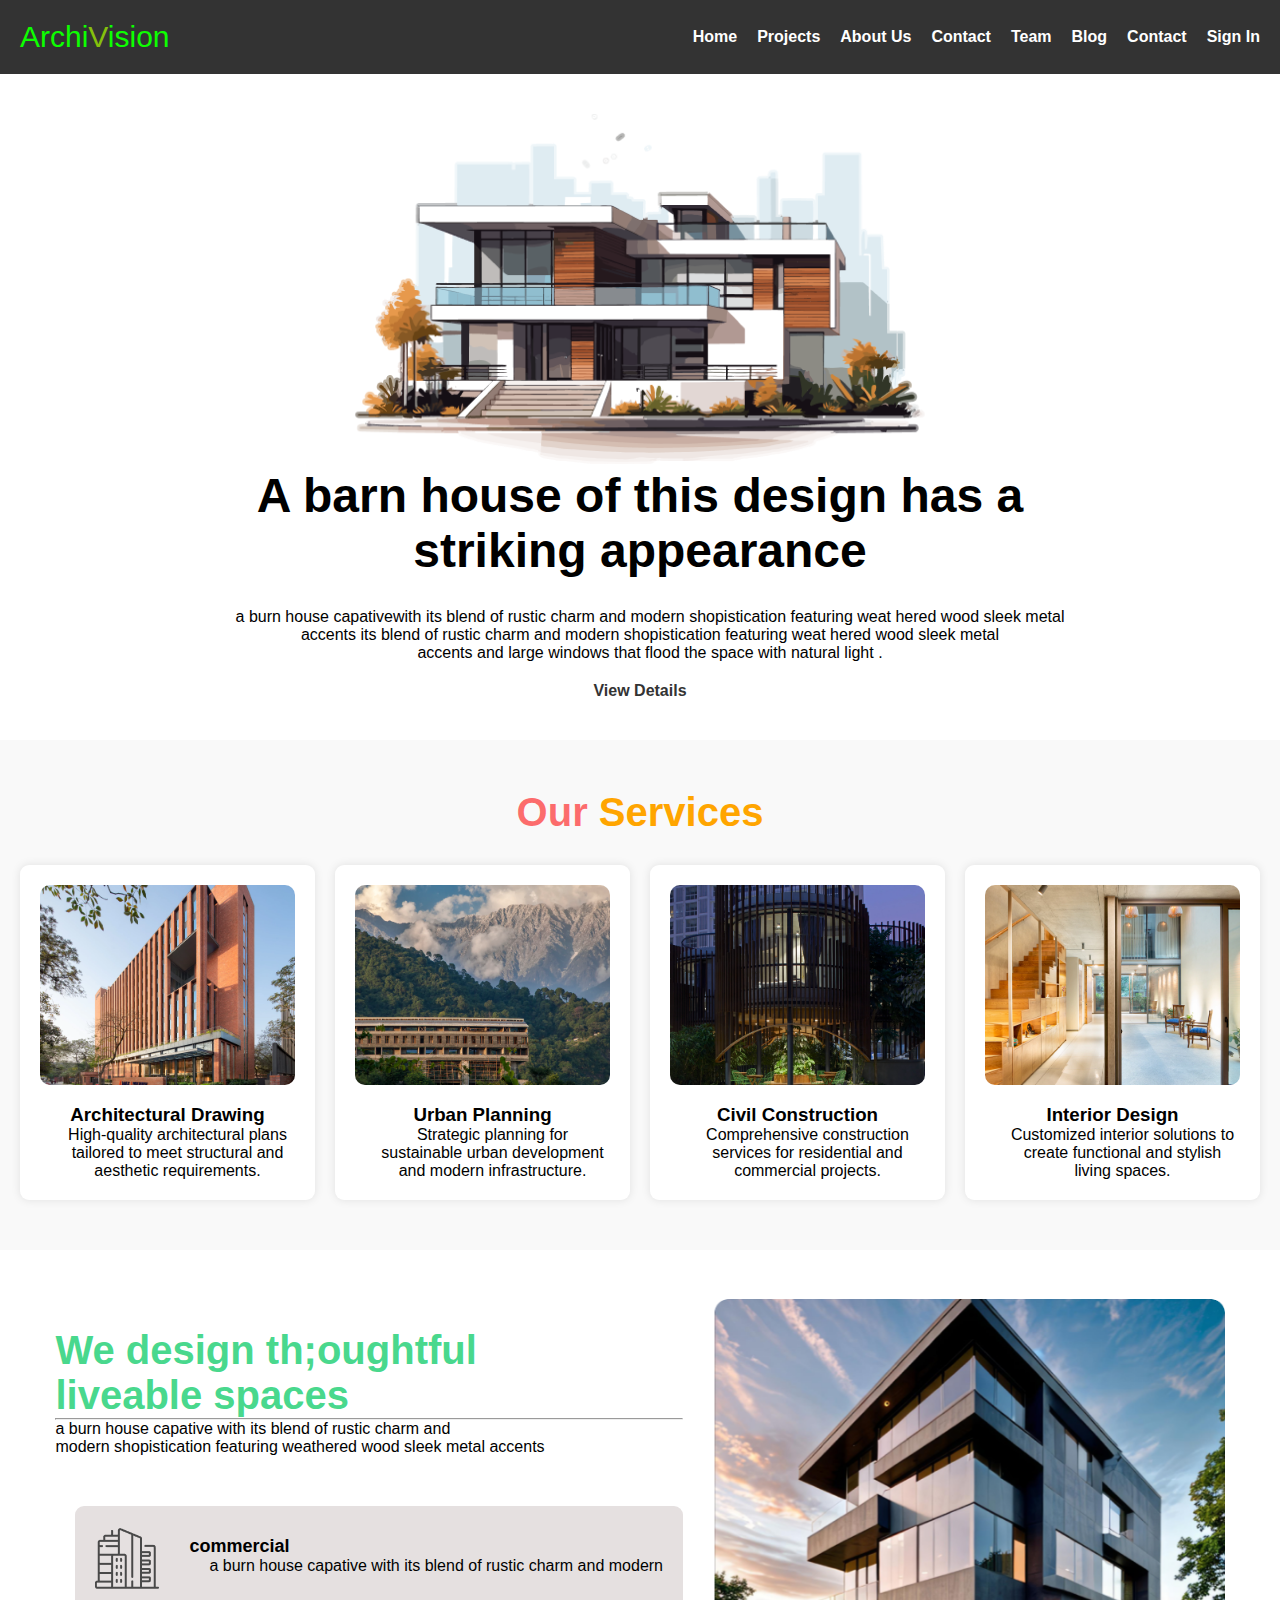
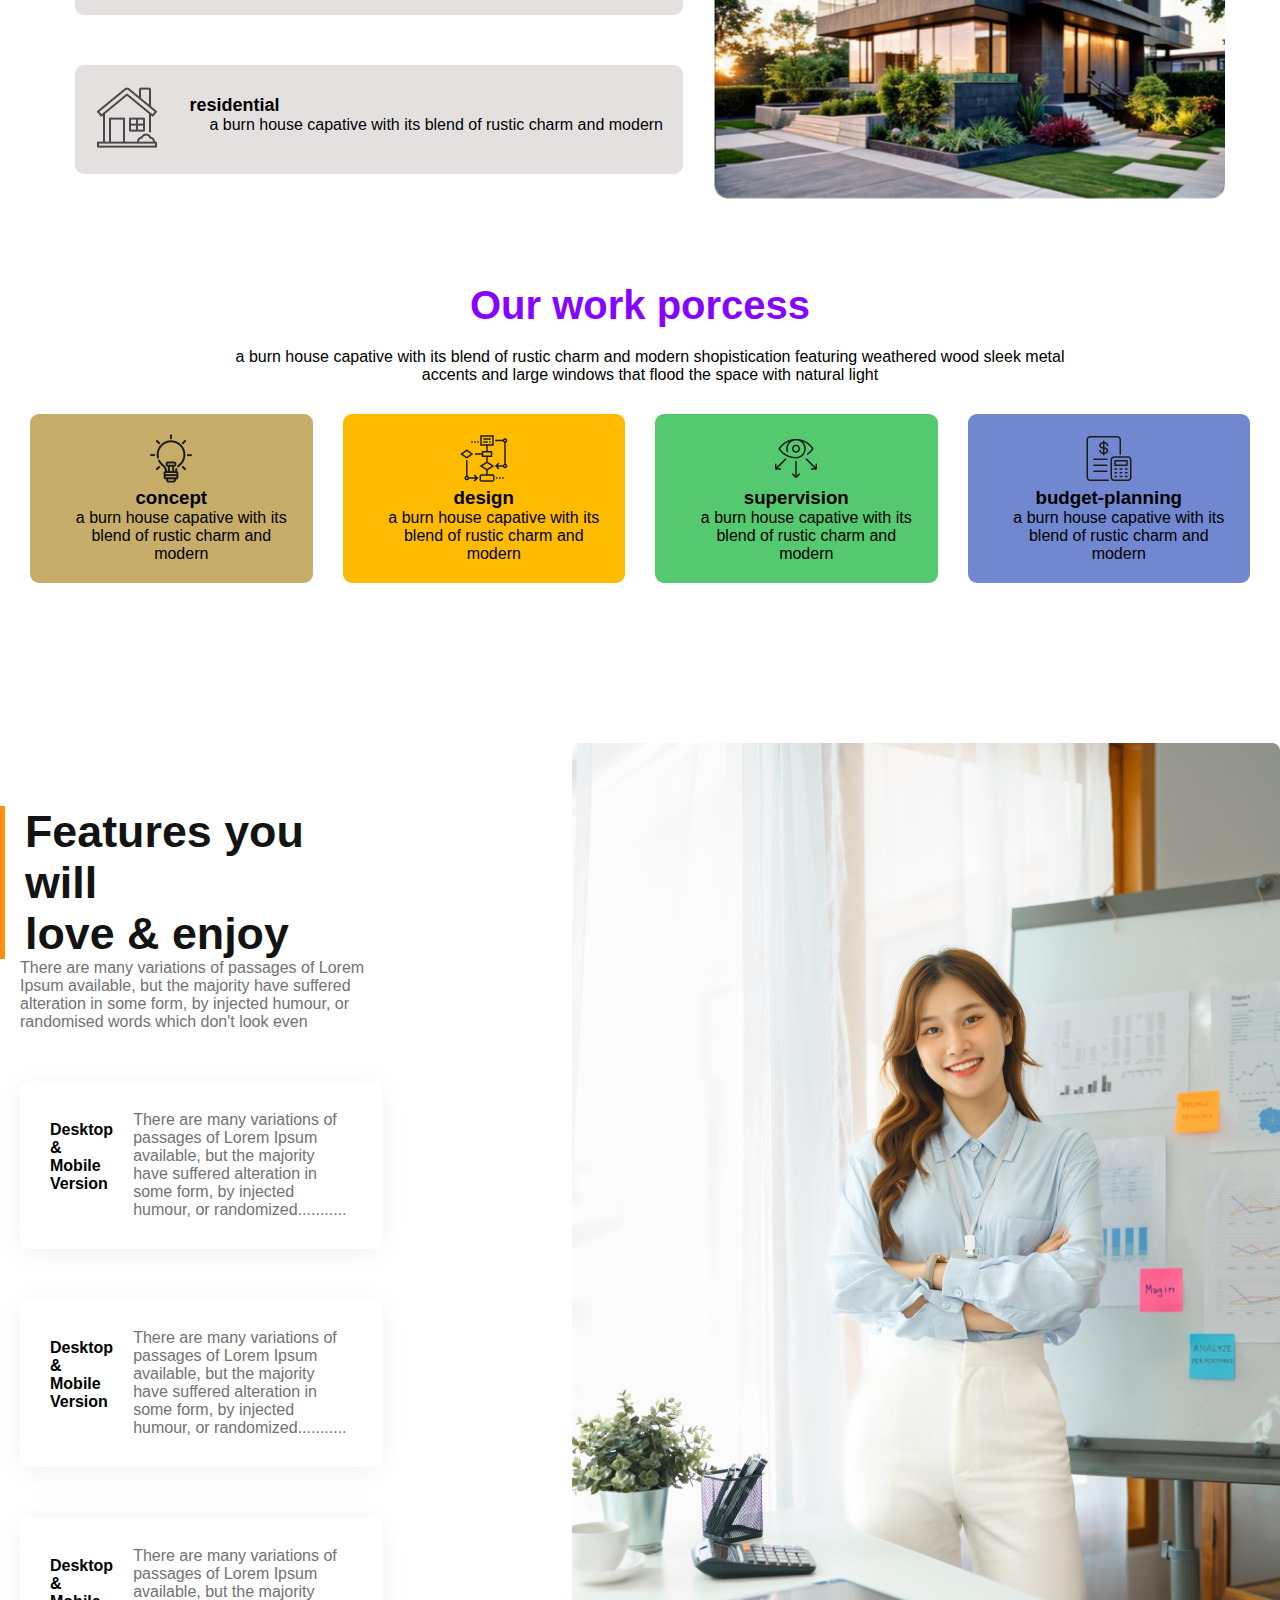
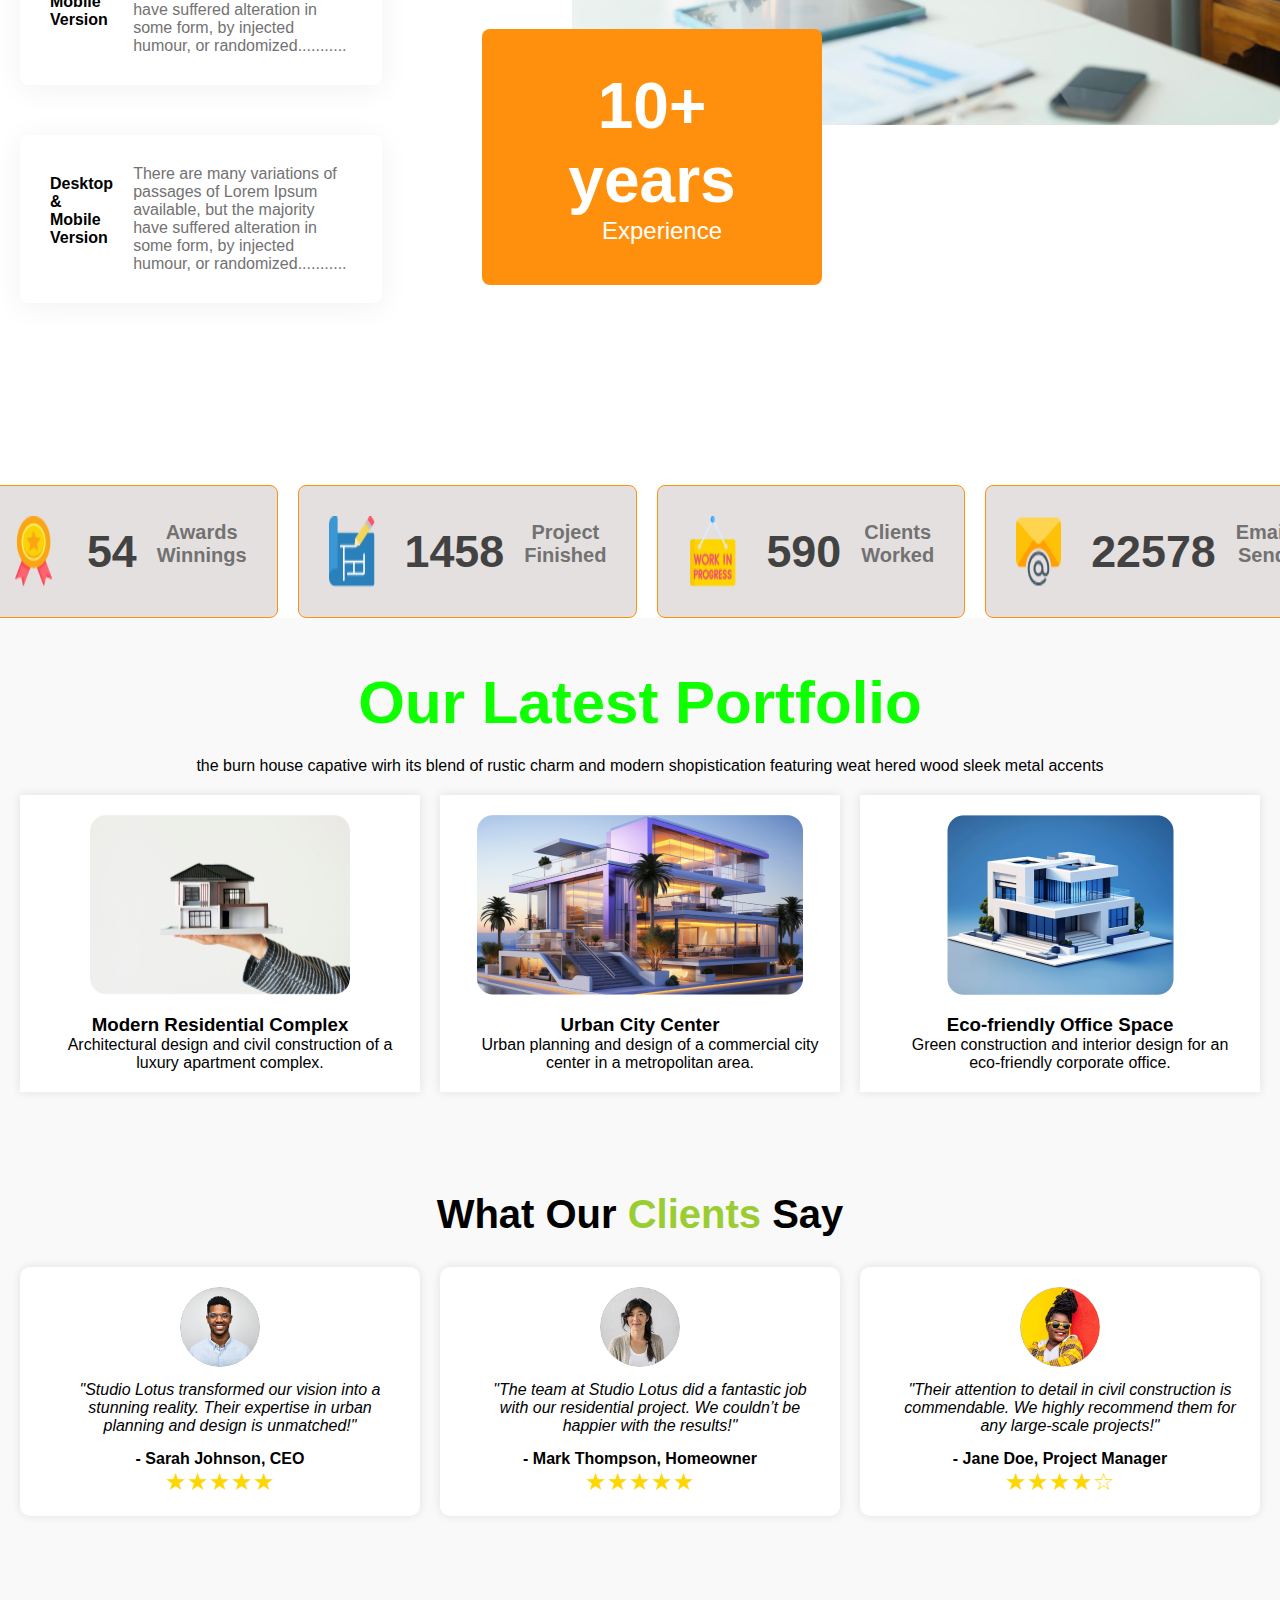
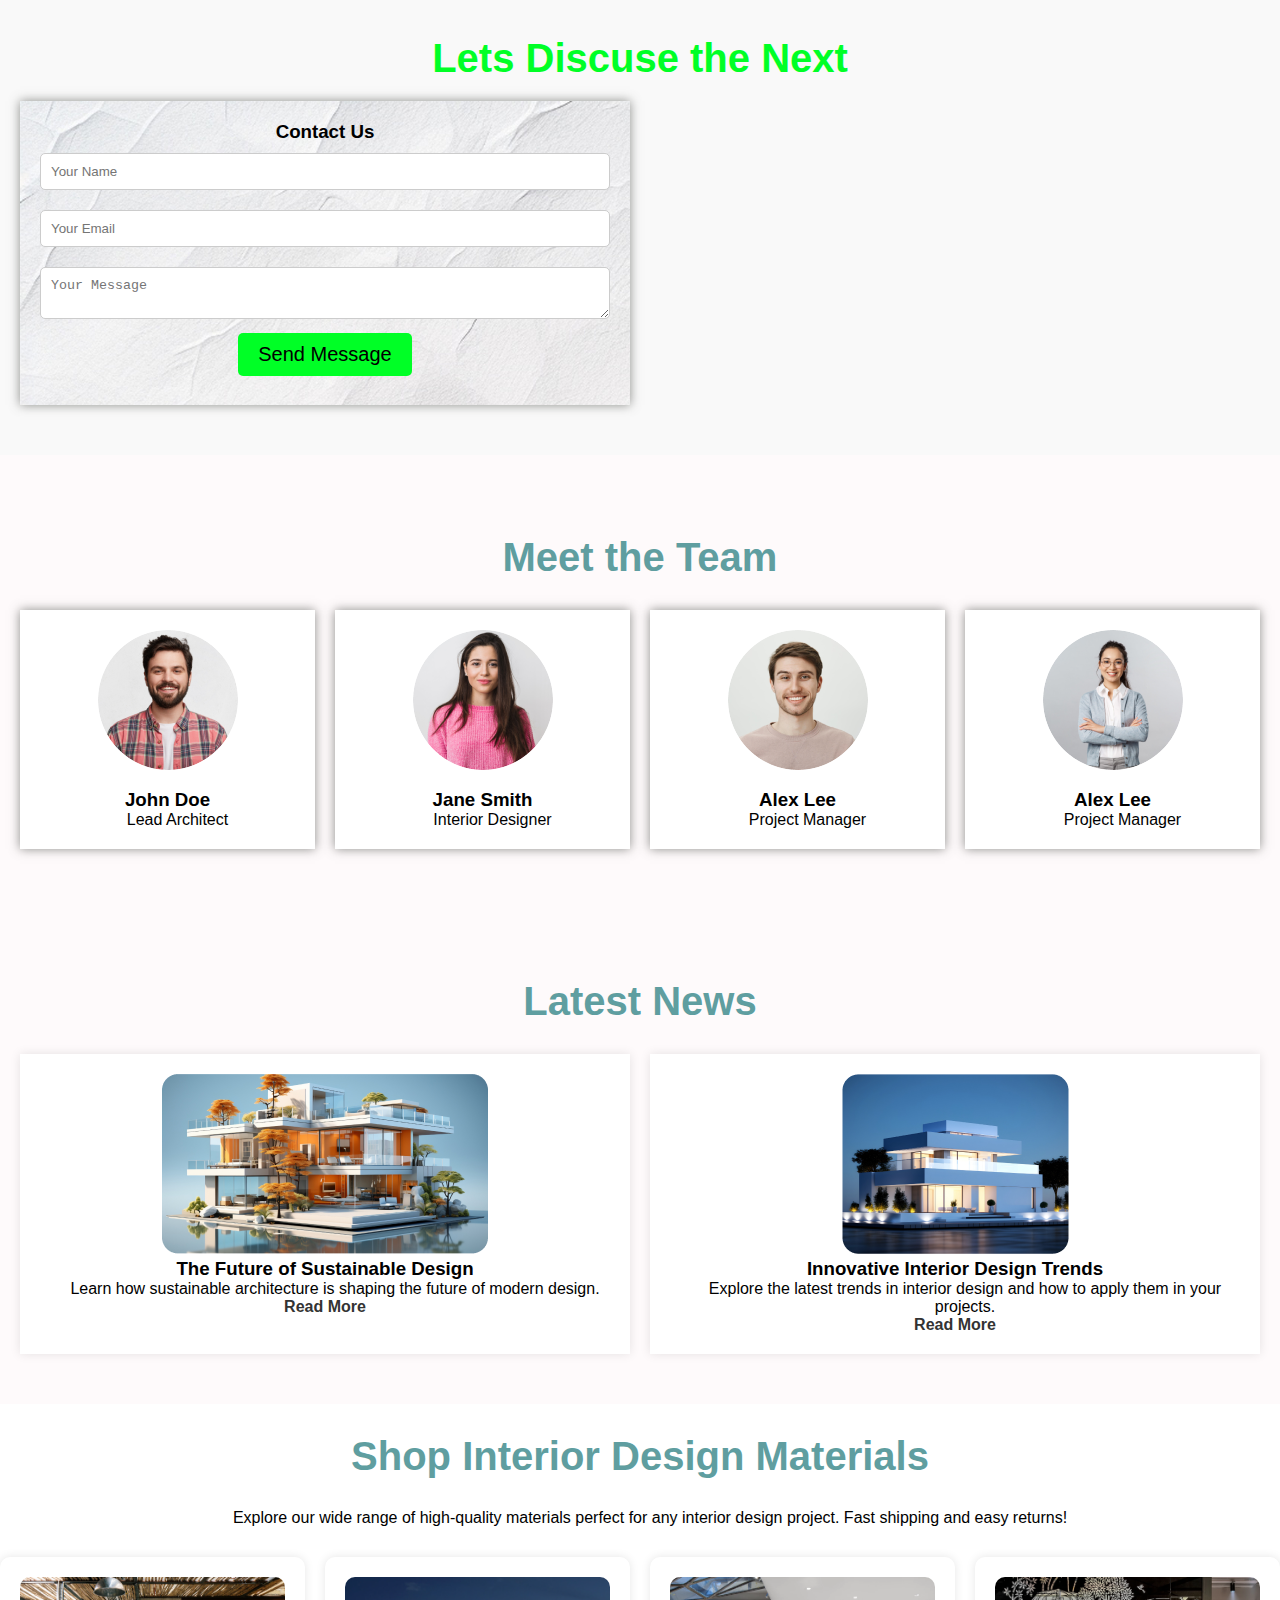
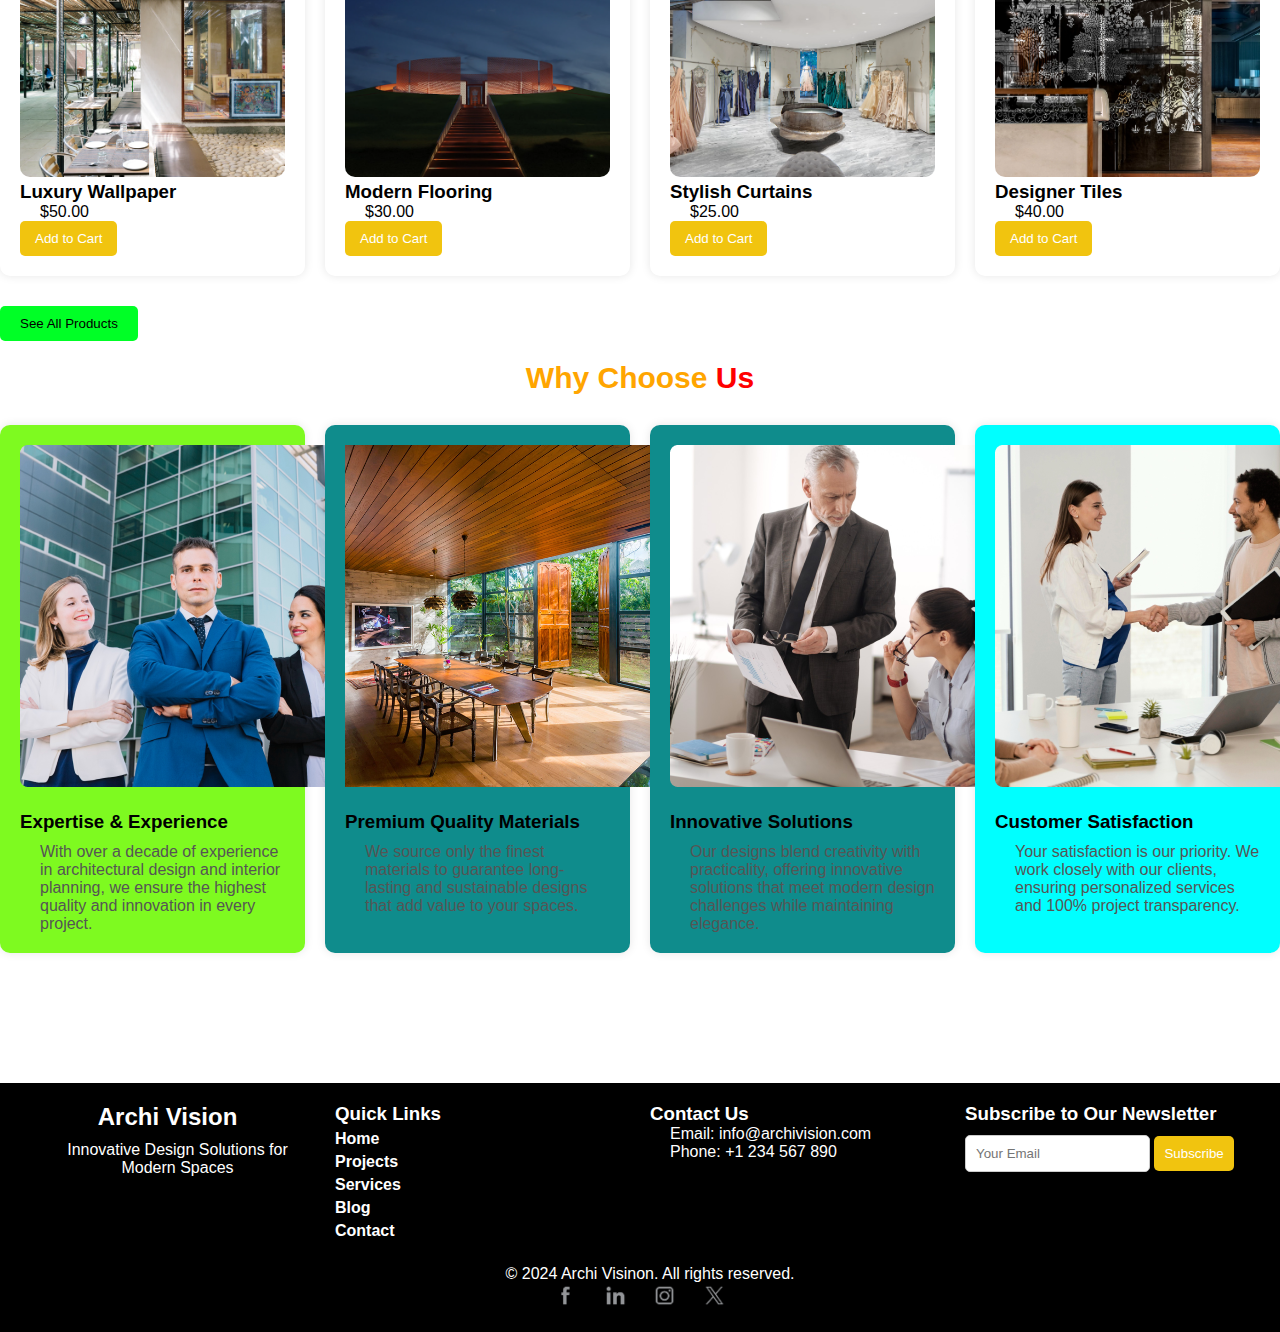
==== index.html @ 05a80c88 "archivision" ====
<!DOCTYPE html>
<html lang="en">
<head>
    <meta charset="UTF-8">
    <meta name="viewport" content="width=device-width, initial-scale=1.0">
    <title>ArchiVision</title>
    <link rel="stylesheet" href="styles.css">
</head>
<body>
    <header>
        <div class="logo">Archi<span style="color: rgb(133, 193, 12);">V</span>ision</div>
        <nav>
            <ul>
                <li><a href="#">Home</a></li>
                <li><a href="#">Projects</a></li>
                <li><a href="#">About Us</a></li>
                <li><a href="#">Contact</a></li>
                <li><a href="#">Team</a></li>
                <li><a href="#">Blog</a></li>
                <li><a href="#">Contact</a></li>
                <li><a href="#sign-in">Sign In</a></li>
            </ul>
        </nav>
    </header>

    <section class="hero">
        <div class="hero-content">
          <div>  <img src="assets/banner.png" alt=""></div>
            <div><h1>A barn house of this design has a  <br>striking appearance</h1>
                <p>a burn house capativewith its blend of rustic charm and modern shopistication featuring weat hered wood sleek metal <br> accents  its blend of rustic charm and modern shopistication featuring weat hered wood sleek metal <br> accents and large windows that flood the space with natural light .</p>
                <a href="#" class="view-btn">View Details</a></div>
        </div>
    </section>


   

    <!-- Services Section with More Services -->
    <section class="services">
        <h1 style="margin-bottom: 30px; font-size: 40px; color: rgba(255, 0, 0, 0.569); " > Our <span style="color: orange; ">Services </span> </h1>
        <div class="service-grid">
            <div class="service-item">
                <img src="65c237c6121ca8b35b2ce744_Max House, Okhla thumbnail square.webp" alt="Architectural Drawing">
                <h3>Architectural Drawing</h3>
                <p>High-quality architectural plans tailored to meet structural and aesthetic requirements.</p>
            </div>
            <div class="service-item">
                <img src="6583081b095c3152552cb06d_RAAS Kangra thumbnail square .webp" alt="Urban Planning">
                <h3>Urban Planning</h3>
                <p>Strategic planning for sustainable urban development and modern infrastructure.</p>
            </div>
            <div class="service-item">
                <img src="65bf853c056b19cb8349dc63_The Club At The Trees thumbnail square.webp" alt="Civil Construction">
                <h3>Civil Construction</h3>
                <p>Comprehensive construction services for residential and commercial projects.</p>
            </div>
            <div class="service-item">
                <img src="65c05e3460754415ff82dc10_Stacked House thumbnail square.webp" alt="Interior Design">
                <h3>Interior Design</h3>
                <p>Customized interior solutions to create functional and stylish living spaces.</p>
            </div>
        </div>
    </section>

     <!-- thought ful design  -->

     <section class="thought">

        <div><h2 style="font-size: 40px; color:rgba(40, 209, 121, 0.866);"> We design th;oughtful <br>liveable spaces</h2>

            <p>
                <p style="font-size: small;"> <hr> a burn house capative with its blend of rustic charm and  <br>modern shopistication featuring weathered wood sleek metal accents</p>
                <div class="card"><div class="dv"><img src="assets/commercial.png" alt=""></div><div><h4 style="color: rgb(0, 0, 0); font-size: large;" > <b>commercial</b></h4><p>a burn house capative with its blend of rustic charm and modern </p></div></div>
                <div class="card"><div class="dv"><img src="assets/residential.png" alt=""></div><div><h4 style="color: rgb(0, 0, 0); font-size: large;">residential</h4><p>a burn house capative with its blend of rustic charm and modern </p></div></div>
              

        </div>
        <div>
            <img height="500px" src="assets/Rectangle.png" alt="" >
        </div>

    </section>

    <section class="woork">
<div class="work">
    <h2 style="margin-bottom: 20px; font-size: 40px; color: rgb(134, 5, 255);" >    Our work porcess </h2>
    <p style="margin-bottom: 30px; ">a burn house capative with its blend of rustic charm and modern shopistication featuring weathered wood sleek metal <br> accents and large windows that flood the space with natural light</p>

       <div class="ca">
        <div class="car" style="background-color: rgb(198, 173, 105);"> <img src="assets/concept.png" alt="">
        
            <h3>concept</h3>
            <p>a burn house capative with its blend of rustic charm and modern</p>

        </div>
        <div class="car" style="background-color: rgb(255, 187, 0);"> <img src="assets/flow-chart.png" alt="">
        
            <h3>design </h3>
            <p>a burn house capative with its blend of rustic charm and modern</p>

        </div>
        <div class="car" style="background-color: rgb(85, 201, 112);"> <img src="assets/vision.png" alt="">
        
            <h3>supervision </h3>
            <p>a burn house capative with its blend of rustic charm and modern</p>

        </div>
        <div class="car" style="background-color: rgb(113, 136, 209);"> <img src="assets/budget-planning.png" alt="">
        
            <h3>budget-planning</h3>
            <p>a burn house capative with its blend of rustic charm and modern</p>

        </div>
       </div>

</div>
    </section>

    <!--  -->


     <!-- features section -->
     <section class="features">
        <div class="feature-content">
            <h3 class="section-title">Features you will <br> love & enjoy</h3>
            <p class="text-light-gray">There are many variations of passages of Lorem Ipsum available, but the majority have suffered alteration in some form, by injected humour, or randomised words which don't look even</p>
            <div class="card">
                <h4>Desktop & Mobile Version</h4>
                <p class="text-light-gray">There are many variations of passages of Lorem Ipsum available, but the majority have suffered alteration in some form, by injected humour, or randomized...........</p>
            </div>
            <div class="card">
                <h4>Desktop & Mobile Version</h4>
                <p class="text-light-gray">There are many variations of passages of Lorem Ipsum available, but the majority have suffered alteration in some form, by injected humour, or randomized...........</p>
            </div>
            <div class="card">
                <h4>Desktop & Mobile Version</h4>
                <p class="text-light-gray">There are many variations of passages of Lorem Ipsum available, but the majority have suffered alteration in some form, by injected humour, or randomized...........</p>
            </div>
            <div class="card">
                <h4>Desktop & Mobile Version</h4>
                <p class="text-light-gray">There are many variations of passages of Lorem Ipsum available, but the majority have suffered alteration in some form, by injected humour, or randomized...........</p>
            </div>
        </div>
        <div class="feature-img">
            <img src="images/architect.png" alt="">
            <div class="ten-years-badge">
                <h2>10+ years</h2>
                <p>Experience</p>
            </div>
        </div>
    </section>
    <!-- facts section -->
    <section class="facts">
        <!-- <h3 class="section-title" ></h3>Some Facts</h3>
        <p class="text-light-gray"  >There are many variations of passages of Lorem Ipsum available, but the majority have suffered alteration.</p> -->
        <div class="facts-card-container">
            <!-- .card*4>img+h2.card-stats+p.card-title.text-light-gray -->
            <div class="card">
                <img src="images/icons/ribon.png" alt="">
                <h2 class="card-stats">54</h2>
                <p class="card-title text-light-gray">Awards Winnings</p>
            </div>
            <div class="card">
                <img src="images/icons/projects.png" alt="">
                <h2 class="card-stats">1458</h2>
                <p class="card-title text-light-gray">Project Finished</p>
            </div>
            <div class="card">
                <img src="images/icons/customers.png" alt="">
                <h2 class="card-stats">590</h2>
                <p class="card-title text-light-gray">Clients Worked</p>
            </div>
            <div class="card">
                <img src="images/icons/email.png" alt="">
                <h2 class="card-stats">22578</h2>
                <p class="card-title text-light-gray">Email Send</p>
            </div>
        </div>
    </section>

    <!--  -->

    <!-- Portfolio Section -->
    <section class="portfolio">
        <h2>Our Latest Portfolio</h2>
        <p style="margin-bottom: 20px;">the burn house capative wirh  its blend of rustic charm and modern shopistication featuring weat hered wood sleek metal  accents  </p>
        <div class="portfolio-grid">
            <div class="portfolio-item">
                <img src="assets/img1.png" alt="Project 1">
                <h3>Modern Residential Complex</h3>
                <p>Architectural design and civil construction of a luxury apartment complex.</p>
            </div>
            <div class="portfolio-item">
                <img src="assets/article1.png" alt="Project 2">
                <h3>Urban City Center</h3>
                <p>Urban planning and design of a commercial city center in a metropolitan area.</p>
            </div>
            <div class="portfolio-item">
                <img src="assets/img3.png" alt="Project 3">
                <h3>Eco-friendly Office Space</h3>
                <p>Green construction and interior design for an eco-friendly corporate office.</p>
            </div>
        </div>
    </section>

    <!-- Testimonials Section -->
   <!-- Testimonials Section with Client Pictures and Ratings -->
<section class="testimonials">
    <h2 style="font-size: 40px; margin-bottom: 30px;">What Our <span style="color: yellowgreen;">Clients</span> Say</h2>
    <div class="testimonial-grid">
        <div class="testimonial-item">
            <img src="images/user-1.png" alt="Client 1">
            <p>"Studio Lotus transformed our vision into a stunning reality. Their expertise in urban planning and design is unmatched!"</p>
            <h4>- Sarah Johnson, CEO</h4>
            <div class="rating">
                &#9733;&#9733;&#9733;&#9733;&#9733;
            </div>
        </div>
        <div class="testimonial-item">
            <img src="images/user-2.png" alt="Client 2">
            <p>"The team at Studio Lotus did a fantastic job with our residential project. We couldn’t be happier with the results!"</p>
            <h4>- Mark Thompson, Homeowner</h4>
            <div class="rating">
                &#9733;&#9733;&#9733;&#9733;&#9733;
            </div>
        </div>
        <div class="testimonial-item">
            <img src="images/user-3.png" alt="Client 3">
            <p>"Their attention to detail in civil construction is commendable. We highly recommend them for any large-scale projects!"</p>
            <h4>- Jane Doe, Project Manager</h4>
            <div class="rating">
                &#9733;&#9733;&#9733;&#9733;&#9734;
            </div>
        </div>
    </div>
</section>


    <!-- Contact Section -->
    <section class="contact">
        <h2 style="font-size: 40px; margin: 20px; color-interpolation-filters: sRGB; color: #00ff26;">Lets Discuse the Next</h2>
        <div class="contact-info">
            <div class="contact-form">
                <h3>Contact Us</h3>
                <form>
                    <input type="text" placeholder="Your Name" required>
                    <input type="email" placeholder="Your Email" required>
                    <textarea placeholder="Your Message" required></textarea>
                    <button type="submit" style="background: #00ff26;font-size: 20px ; color: black;">Send Message</button>
                </form>
            </div>
            <div class="map">
                <iframe src="https://www.google.com/maps/embed?pb=!1m18..." width="100%" height="300" style="border:0;" allowfullscreen="" loading="lazy"></iframe>
            </div>
        </div>
    </section>

  
   

    <!-- Team Section -->
    <section class="team">
        <h2 style="font-size: 40px; margin: 30px; color: cadetblue;">Meet the Team</h2>
        <div class="team-grid">
            <div class="team-member">
                <img src="images/member1.png" alt="Team Member">
                <h3>John Doe</h3>
                <p>Lead Architect</p>
            </div>
            <div class="team-member">
                <img src="images/member2.png" alt="Team Member">
                <h3>Jane Smith</h3>
                <p>Interior Designer</p>
            </div>
            <div class="team-member">
                <img src="images/member3.png" alt="Team Member">
                <h3>Alex Lee</h3>
                <p>Project Manager</p>
            </div>
            <div class="team-member">
                <img src="images/member4.png" alt="Team Member">
                <h3>Alex Lee</h3>
                <p>Project Manager</p>
            </div>
        </div>
    </section>

    <!-- Blog Section -->
    <section class="blog">
        <h2 style="font-size: 40px; margin: 30px; color: cadetblue;">Latest News</h2>
        <div class="blog-grid">
            <article>
                <img src="assets/img2.png" alt="Consultancy Service">
                <h3>The Future of Sustainable Design</h3>
                <p>Learn how sustainable architecture is shaping the future of modern design.</p>
                <a href="#">Read More</a>
            </article>
            <article>
                <img src="assets/img5.png" alt="Consultancy Service">
                <h3>Innovative Interior Design Trends</h3>
                <p>Explore the latest trends in interior design and how to apply them in your projects.</p>
                <a href="#">Read More</a>
            </article>
        </div>
    </section>

    
  
    

   
    <!-- E-commerce Section for Interior Design Materials -->
<section class="shop">
    <h2 style="font-size: 40px; margin: 30px; text-align: center; color: cadetblue;">Shop Interior Design Materials</h2>
    <p style="text-align: center; margin-bottom: 30px;">Explore our wide range of high-quality materials perfect for any interior design project. Fast shipping and easy returns!    </p>
    <div class="product-grid">
        <div class="product-item">
            <img src="65c4ebf1cf5d6b30e767dae0_Cafe Lota thumbnail landscape.webp" alt="Material 1">
            <h3>Luxury Wallpaper</h3>
            <p>$50.00</p>
            <button class="add-to-cart">Add to Cart</button>
        </div>
        <div class="product-item">
            <img src="65c329ba9e92e351d55a0d6e_National Police Memorial thumbnail square .webp" alt="Material 2">
            <h3>Modern Flooring</h3>
            <p>$30.00</p>
            <button class="add-to-cart">Add to Cart</button>
        </div>
        <div class="product-item">
            <img src="65c4deb9f2d9405473ea336e_Gaurav Gupta Flagship Store thumbnail landscape.webp" alt="Material 3">
            <h3>Stylish Curtains</h3>
            <p>$25.00</p>
            <button class="add-to-cart">Add to Cart</button>
        </div>
        <div class="product-item">
            <img src="65c23b439343ae77181afd04_Trilegal Office thumbnail landscape.webp" alt="Material 4">
            <h3>Designer Tiles</h3>
            <p>$40.00</p>
            <button class="add-to-cart">Add to Cart</button>
        </div>
    </div>
   
</section>
<section class="shop" style="align-items: center; justify-content: center;">
    <!-- Existing product grid -->
    <button style="text-align: center;align-items: center; background-color: #00ff26; color: black; margin-top: 30px; justify-content: center; " id="see-all-products" class="see-all-button">See All Products</button>
</section>


 
    <section class="why-choose-us">
        <h2 style="margin-top: 20px; margin-bottom: 30px;font-size: 30px; text-align: center; color: orange;">Why Choose <span style="color: red;">Us</span></h2>
        <div class="why-choose-grid">
            <div class="why-item" style="background-color: rgb(126, 250, 32);">
                <img src="images/team2.png" alt="Expertise">
                <h3>Expertise & Experience</h3>
                <p>With over a decade of experience in architectural design and interior planning, we ensure the highest quality and innovation in every project.</p>
            </div>
            <div class="why-item" style="background-color: rgb(15, 140, 140);">
                <img width="342px" height="342px" src="65c345f925be725571180326_House In A Garden thumbnail square.webp" alt="Quality Materials">
                <h3>Premium Quality Materials</h3>
                <p>We source only the finest materials to guarantee long-lasting and sustainable designs that add value to your spaces.</p>
            </div>
            <div class="why-item" style="background-color: rgb(15, 140, 140);">
                <img src="images/team1.png" alt="Innovation">
                <h3>Innovative Solutions</h3>
                <p>Our designs blend creativity with practicality, offering innovative solutions that meet modern design challenges while maintaining elegance.</p>
            </div>
            <div class="why-item" style="background-color: aqua;">
                <img src="images/team4.png" alt="Customer Satisfaction">
                <h3>Customer Satisfaction</h3>
                <p>Your satisfaction is our priority. We work closely with our clients, ensuring personalized services and 100% project transparency.</p>
            </div>
        </div>
    </section>
    



    <footer>
        <div class="footer-content">
            <div class="footer-logo">
                <h2>Archi Vision</h2>
                <p>Innovative Design Solutions for Modern Spaces</p>
            </div>
            <div class="footer-links">
                <h3>Quick Links</h3>
                <ul>
                    <li><a href="#">Home</a></li>
                    <li><a href="#">Projects</a></li>
                    <li><a href="#">Services</a></li>
                    <li><a href="#">Blog</a></li>
                    <li><a href="#">Contact</a></li>
                </ul>
            </div>
            <div class="footer-contact">
                <h3>Contact Us</h3>
                <p>Email: info@archivision.com</p>
                <p>Phone: +1 234 567 890</p>
            </div>
            <div class="footer-newsletter">
                <h3>Subscribe to Our Newsletter</h3>
                <form>
                    <input type="email" placeholder="Your Email" required>
                    <button type="submit">Subscribe</button>
                </form>
            </div>
        </div>
        <div class="footer-bottom">
            <p>&copy; 2024 Archi Visinon. All rights reserved.</p>
            <div class="social-media">
                <a href="#"><img src="662ba2152bbdd394eb27ebfa_studio-lotus-india-delhi-facebook.png" alt="Facebook"></a>
                <a href="#"><img src="662ba262a0b0e2dcb42ec954_studio-lotus-india-delhi-linkedin.png" alt="Twitter"></a>
                <a href="#"><img src="662ba14eff806a669f80aa17_Untitled-6-01.png" alt="Instagram"></a>
                <a href="#"><img src="662ba23c30e98f5c0be8df3e_studio-lotus-india-delhi-x.png" alt="LinkedIn"></a>
            </div>
        </div>
    </footer>
    


    <script src="app.js"></script>


</body>
</html>
---- styles.css ----
* {
    margin: 0;
    padding: 0;
    box-sizing: border-box;
}

body {
    font-family: Arial, sans-serif;
}

header {
    display: flex;
    justify-content: space-between;
    align-items: center;
    padding: 20px;
    background-color: #333;
    color: white;
}

.logo {
    font-size:30px;
    font: bold;
    color: #0dff00;
}

nav ul {
    list-style: none;
    display: flex;
}

nav ul li {
    margin-left: 20px;
}

nav ul li a {
    color: white;
    text-decoration: none;
}

.hero {
    /* background-image: url(''); */
    /* background-size: cover; */
    /* background-position: center; */
    /* height: 600px; */
    /* display: flex; */
    justify-content: center;
    align-items: center;
    /* color: white; */
    text-align: center;
    padding: 40px;
   
    
}

.hero-content h1 {
font-size: 48px;
    margin-bottom: 30px;
}


.hero-content p {
    margin-bottom: 20px;
}


.projects {
    padding: 50px 20px;
    text-align: center;
}

.project-grid {
    display: flex;
    gap: 20px;
    justify-content: center;
}

.project-card {
    width: 300px;
    box-shadow: 0 0 10px rgba(0, 0, 0, 0.1);
}

.project-card img {
    width: 100%;
    height: 200px;
    object-fit: cover;
}

footer {
    text-align: center;
    padding: 20px;
    background-color: #333;
    color: white;
}

/* Add styles for Sign-In, Registration and Review section */

.form-container {
    margin: 30px auto;
    max-width: 400px;
    text-align: center;
}

input, textarea {
    width: 100%;
    padding: 10px;
    margin: 10px 0;
    border: 1px solid #ccc;
    border-radius: 5px;
}

button {
    padding: 10px 20px;
    background-color: #333;
    color: white;
    border: none;
    border-radius: 5px;
    cursor: pointer;
}

button:hover {
    background-color: #555;
}

.review-form {
    margin: 40px auto;
    max-width: 600px;
}

.customer-reviews {
    padding: 50px 20px;
    background-color: #f9f9f9;
    text-align: center;
}

#reviews {
    display: flex;
    flex-direction: column;
    gap: 20px;
    margin-top: 30px;
}

.review-item {
    background-color: white;
    padding: 20px;
    box-shadow: 0 0 10px rgba(0, 0, 0, 0.1);
}

.review-item h4 {
    margin-bottom: 10px;
}

.review-item p {
    color: #555;
}

.rating {
    color: gold;
}

.services, .team, .blog, .contact {
    padding: 50px 20px;
    background-color: #ee6e7a08;
    text-align: center;
}

.service-grid, .team-grid, .blog-grid, .contact-info {
    display: grid;
    gap: 20px;
}

.service-grid {
    grid-template-columns: repeat(auto-fit, minmax(250px, 1fr));
}

.service-item, .team-member, .blog-grid article, .contact-form {
    background: white;
    padding: 20px;
    box-shadow: 0 0 10px rgba(88, 89, 85, 0.683);
}
.service-item{ 
    border-radius: 9px;
}

.team-grid {
    grid-template-columns: repeat(auto-fit, minmax(200px, 1fr));
}

.team-member img {
    /* width: 100%; */
    border-radius: 50%;
    margin-bottom: 15px;
}

.contact-info {
    grid-template-columns: 1fr 1fr;
}

.map iframe {
    width: 100%;
    height: 300px;
    border: none;
}

footer {
    background-color: #333;
    color: white;
    padding: 20px;
    text-align: center;
}
//
.service-item img, .blog-grid article img {
    width: 100%;
    height: 200px;
    object-fit: cover;
    margin-bottom: 15px;
    border-radius: 10px;
}

.service-item, .blog-grid article {
    background: white;
    padding: 20px;
    box-shadow: 0 0 10px rgba(0, 0, 0, 0.1);
}

.blog-grid {
    grid-template-columns: repeat(auto-fit, minmax(250px, 1fr));
    gap: 20px;
}

.blog-grid article {
    position: relative;
}

a {
    color: #333;
    text-decoration: none;
    font-weight: bold;
}
//
.portfolio{
    margin-top: 130px;
}
.portfolio h2{
    font-size: 60px;
    color: #0dff00;
    margin-bottom: 20px;
}
.services, .portfolio, .testimonials, .contact {

    padding: 50px 20px;
    background-color: #f9f9f9;
    text-align: center;
}

.service-grid, .portfolio-grid, .testimonial-grid, .contact-info {
    display: grid;
    gap: 20px;
}

.service-grid, .portfolio-grid {
    grid-template-columns: repeat(auto-fit, minmax(250px, 1fr));
}

.service-item img{
    width: 100%; 
     height: 200px;
    object-fit: cover;
    border-radius: 10px;
    margin-bottom: 15px;



}
.portfolio-item img {

    object-fit: cover;
    margin-bottom: 15px;
    border-radius: 10px;
}
.contact-form{
    background-image: url('assets/bg.jpg');
}

.service-item, .portfolio-item, .testimonial-item {
    background: white;
    padding: 20px;
    box-shadow: 0 0 10px rgba(0, 0, 0, 0.1);
}
.testimonial-grid {
    display: grid;
    grid-template-columns: repeat(auto-fit, minmax(300px, 1fr));
    gap: 20px;
}

.testimonial-item {
    background: white;
    padding: 20px;
    box-shadow: 0 0 10px rgba(0, 0, 0, 0.1);
    border-radius: 10px;
    text-align: center;
}

.testimonial-item img {
    width: 80px;
    height: 80px;
    border-radius: 50%;
    margin-bottom: 10px;
}

.testimonial-item p {
    font-style: italic;
    margin-bottom: 15px;
}

.rating {
    font-size: 1.5em;
    color: gold;
}

h4 {
    margin-top: 10px;
    font-weight: bold;
}

.map iframe {
    width: 100%;
    height: 300px;
    border: none;
}

footer {
    background-color: #000000;
    color: white;
    padding: 20px;
    text-align: center;
    margin-top: 130px;
}

//
footer {
    /* background-color: #c8cbc0; */
    color: white;
    padding: 40px 20px;
}

.footer-content {
    display: grid;
    grid-template-columns: repeat(auto-fit, minmax(250px, 1fr));
    gap: 20px;
    margin-bottom: 20px;
}

.footer-logo h2 {
    margin-bottom: 10px;
}

.footer-links, .footer-contact, .footer-newsletter {
    text-align: left;
}

.footer-links ul, .footer-newsletter form {
    list-style: none;
    padding: 0;
}

.footer-links ul li {
    margin: 5px 0;
}

.footer-links a, .footer-newsletter button {
    color: white;
    text-decoration: none;
}

.footer-newsletter input {
    padding: 10px;
    width: calc(100% - 110px);
}

.footer-newsletter button {
    padding: 10px;
    background-color: #f1c40f;
    border: none;
    cursor: pointer;
}

.footer-bottom {
    text-align: center;
    margin-top: 20px;
}

.footer-bottom .social-media img {
    width: 25px;
    margin: 0 10px;
}
//
.shop {
    padding: 50px 20px;
    text-align: center;
}

.product-grid {
    display: grid;
    grid-template-columns: repeat(auto-fit, minmax(250px, 1fr));
    gap: 20px;
}

.product-item {
    background: white;
    padding: 20px;
    border-radius: 10px;
    box-shadow: 0 0 10px rgba(0, 0, 0, 0.1);
}

.product-item img {
    width: 100%;
    height: 200px;
    object-fit: cover;
    border-radius: 10px;
}

.add-to-cart {
    background-color: #f1c40f;
    border: none;
    padding: 10px 15px;
    cursor: pointer;
    border-radius: 5px;
}

.shop-info {
    margin-top: 20px;
    font-size: 1.1em;
    color: #333;
}
//
.see-all-button {
    margin-top: 20px;
    padding: 10px 20px;
    background-color: #f1c40f;
    border: none;
    cursor: pointer;
    border-radius: 5px;
    font-size: 1.1em;
}
//
.why-choose-us {
    padding: 50px 20px;
    text-align: center;
    background-color: #bcc908;
    
}

.why-choose-grid {
    display: grid;
    grid-template-columns: repeat(auto-fit, minmax(250px, 1fr));
    gap: 20px;
}

.why-item {
    background-color: white;
    padding: 20px;
    border-radius: 10px;
    box-shadow: 0 0 10px rgba(0, 0, 0, 0.1);
}

.why-item img {
    /* width: 100px;
    height: 100px; */
    margin-bottom: 20px;
}

.why-item h3 {
    margin-bottom: 10px;
}

.why-item p {
    color: #555;
}

/*  */
.thought{
    margin-top: 49px;
    display: flex;

    justify-content: center;
    align-items: center;
    gap: 30px;
    margin-bottom: 50px;

}
.card{margin-top: 50px;
display: flex;
background-color: #e5e0e0;
border-radius: 9px;
padding: 20px;

}
.card img{
    margin-right: 30px;
}
.work{
 
    padding: 30px;
    margin-top: 50px;
    margin-bottom: 50px;
    justify-content: center;
    text-align: center;
}
.ca{
    display: flex;
    gap: 30px;
}
.car{


border-radius: 9px;
padding: 20px;


}


.text-light-gray {
    color: #727272;
}


.section-title {
    font-size: 2.8rem;
    font-weight: 700;
    color: #131313;
}




/* feature section styles */
.features {
    margin-top: 130px;
    display: flex;
    gap: 100px;
    margin-bottom: 50px;
    justify-content: center;
    align-items: center;
}

.features .section-title{
    border-left: 5px solid #FF900E;
    padding-left: 20px;
}
.card,p{
    margin-left: 20px;
}
.feature-content .card {
    padding: 30px;
    margin-bottom: 20px;
    border-radius: 8px;
    background: #FFF;
    box-shadow: 0px 4px 30px 0px rgba(0, 0, 0, 0.06);
}

.feature-img img{
    height: 50%;
    margin-left: 90px;
}

 .ten-years-badge{
    border-radius: 8px;
    background: #FF900E;
    color: #FFF;
    width: 340px;
    padding: 40px;
    text-align: center;
    position: relative;
    bottom: 100px;
}

.ten-years-badge h2{
    font-size: 4rem;
    margin: 0;
}

.ten-years-badge p{
    font-size: 1.5rem;
}

/* facts section */
.facts-card-container {
    display: flex;
    justify-content: center;
}

.facts-card-container .card {
    border-radius: 8px;
    border: 1px solid #FF900E;
    text-align: center;
    padding: 30px;
}

.facts-card-container .card-title {
    font-weight: 600;
    font-size: 1.25rem;
    margin-top: 5px;
}

.facts-card-container .card-stats {
    font-size: 2.8rem;
    color: #424242;
    margin-top: 10px;
    margin-bottom: 10px;
}
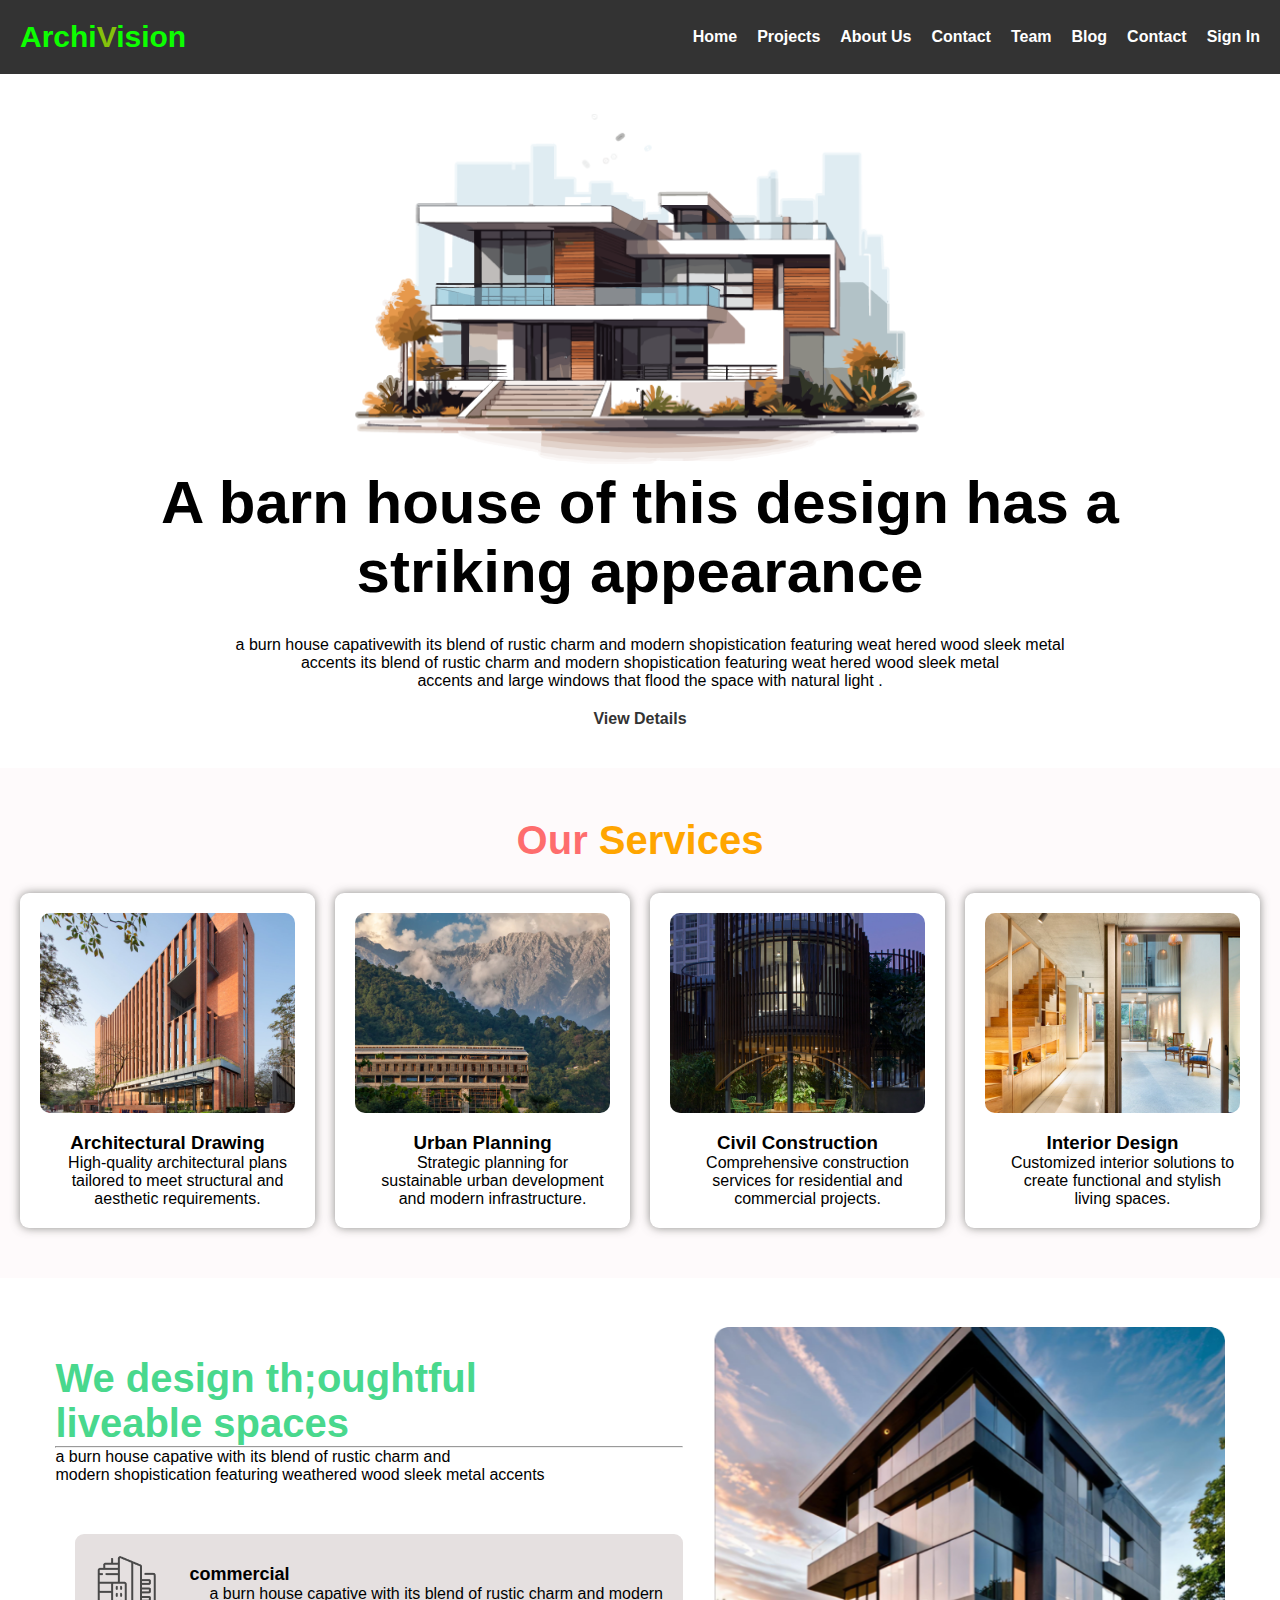
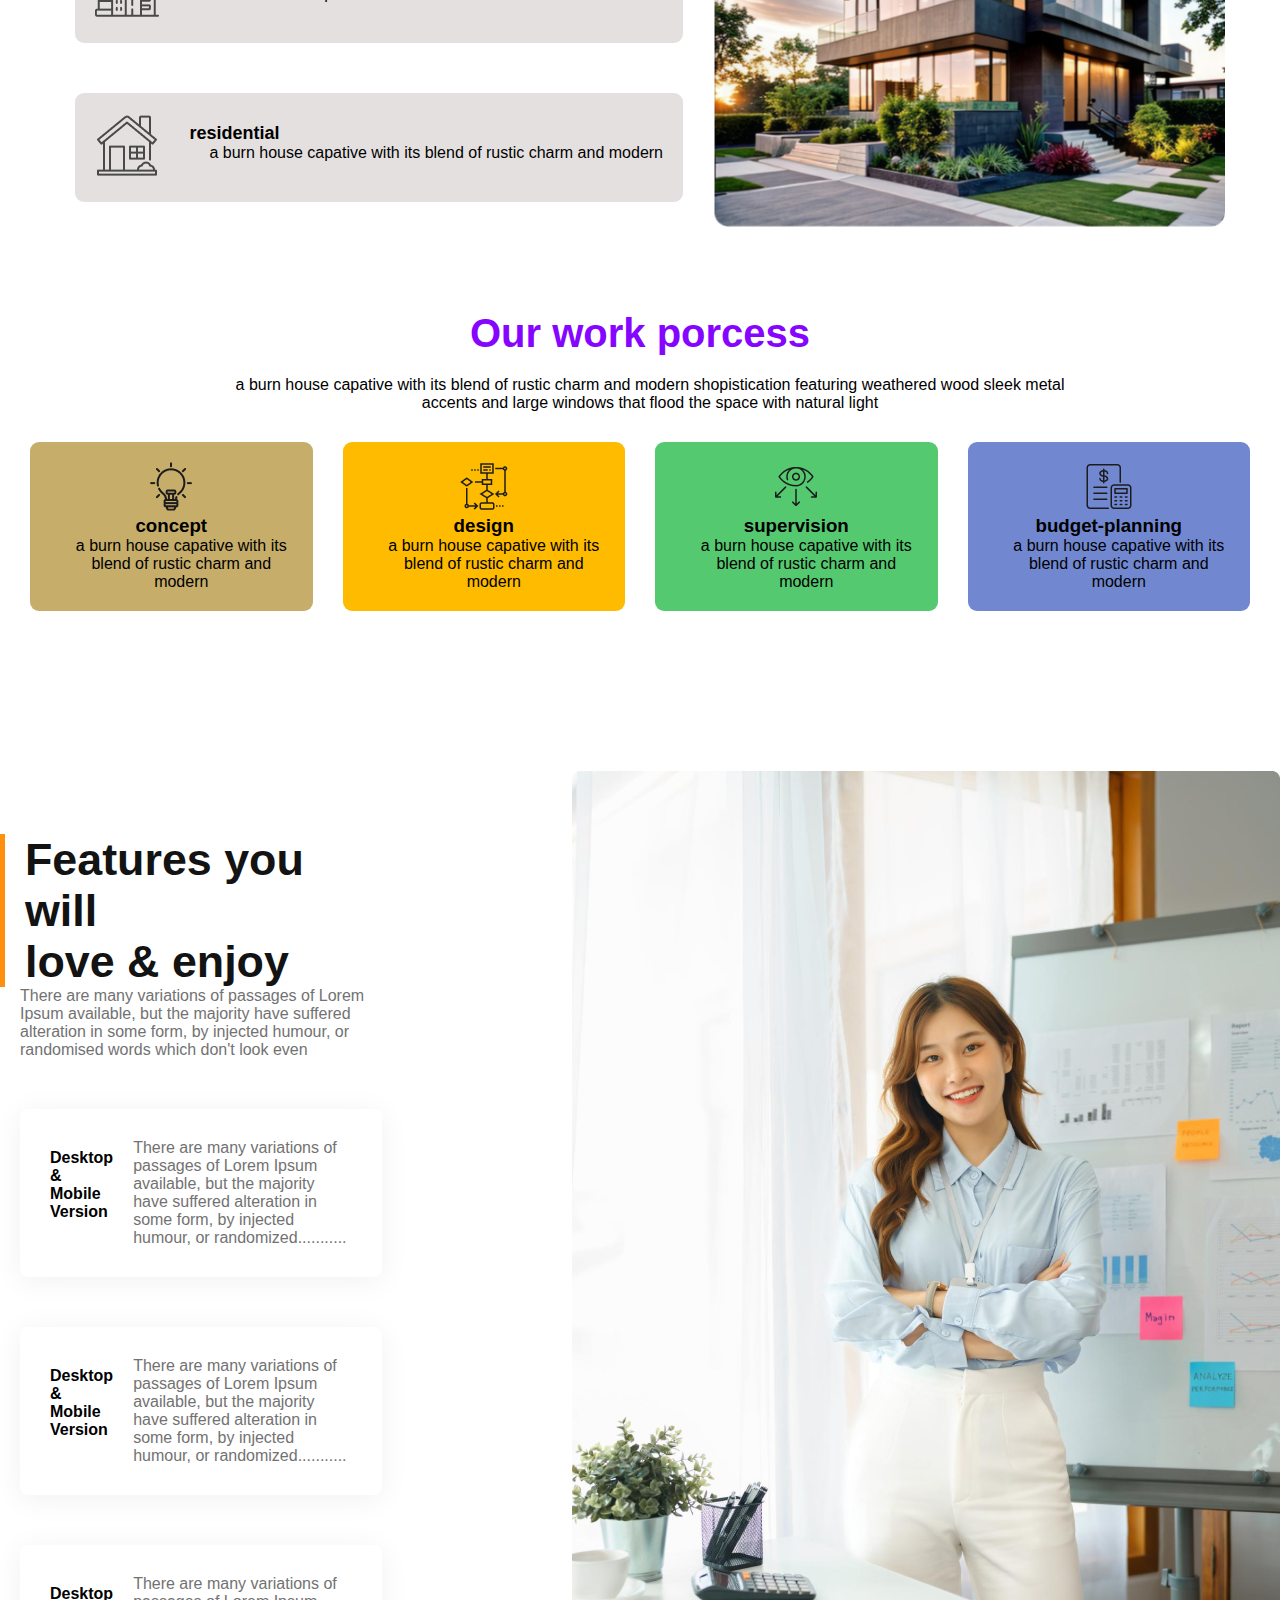
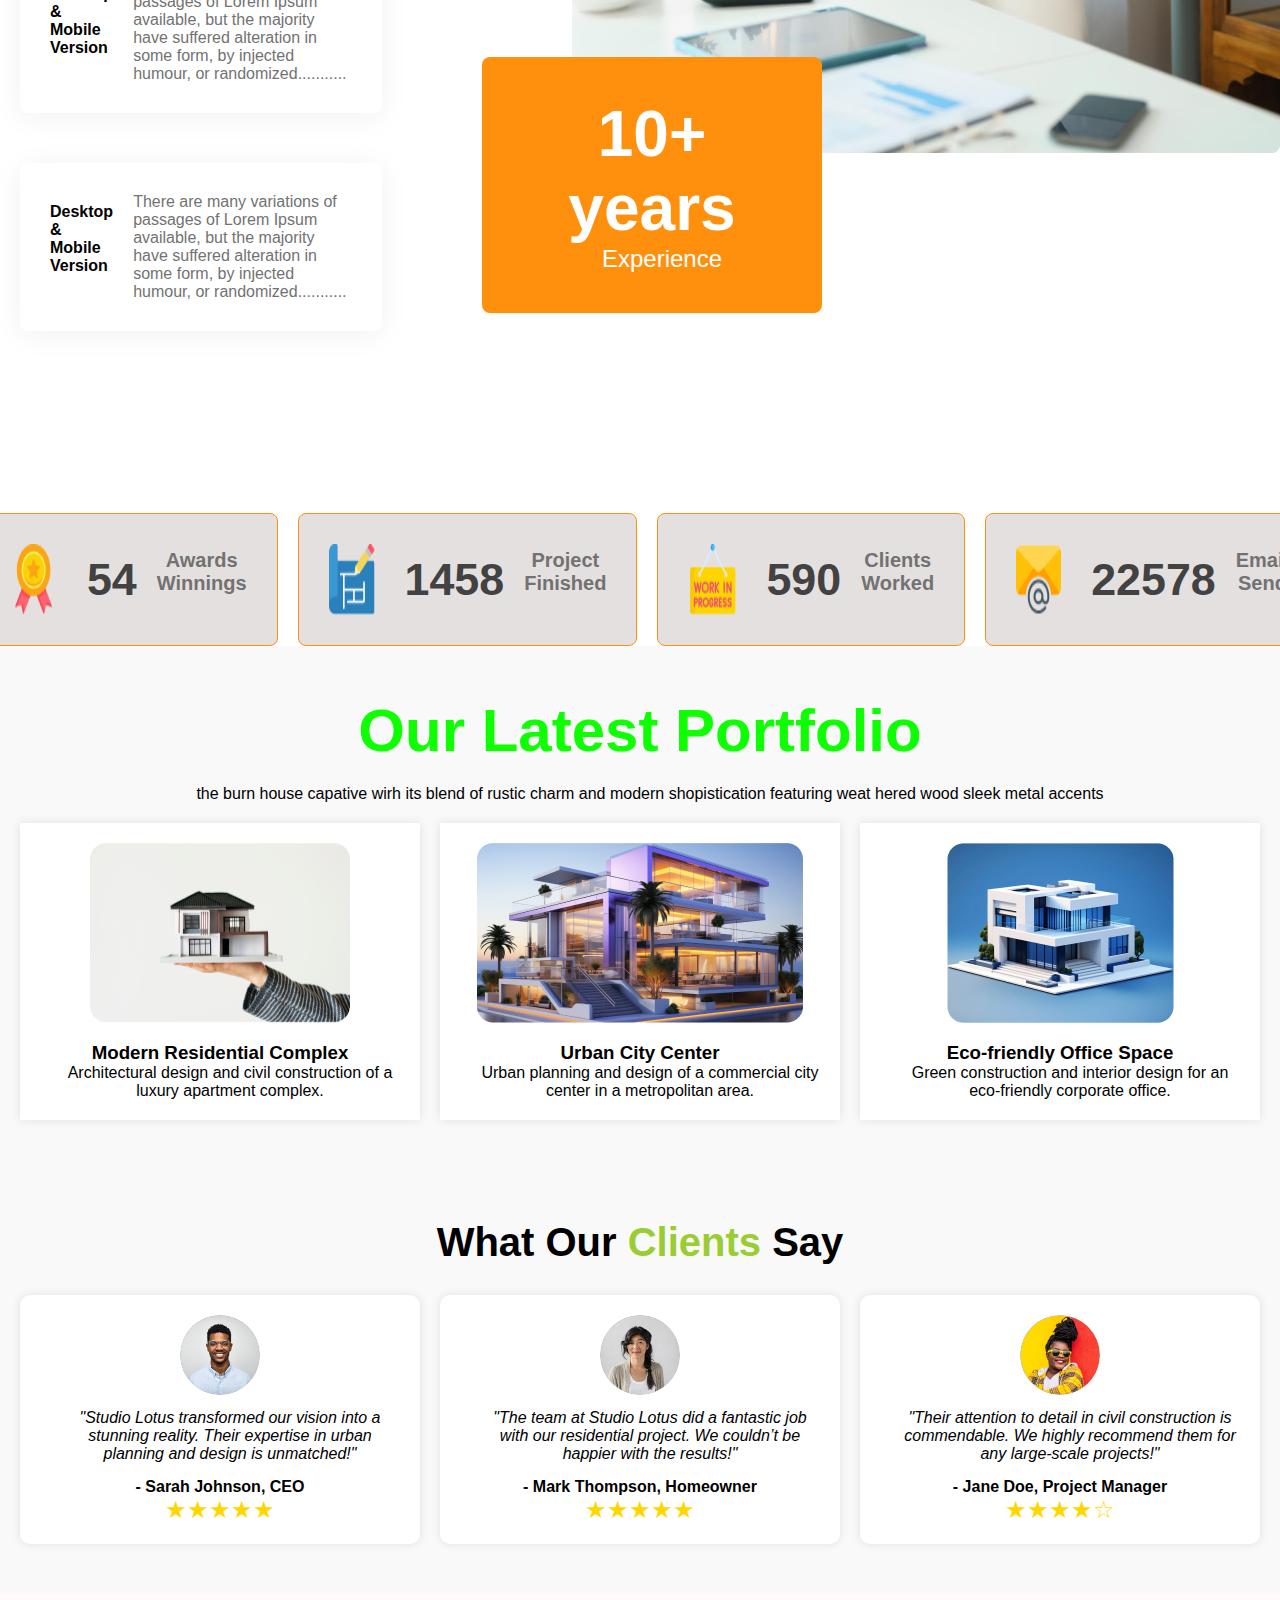
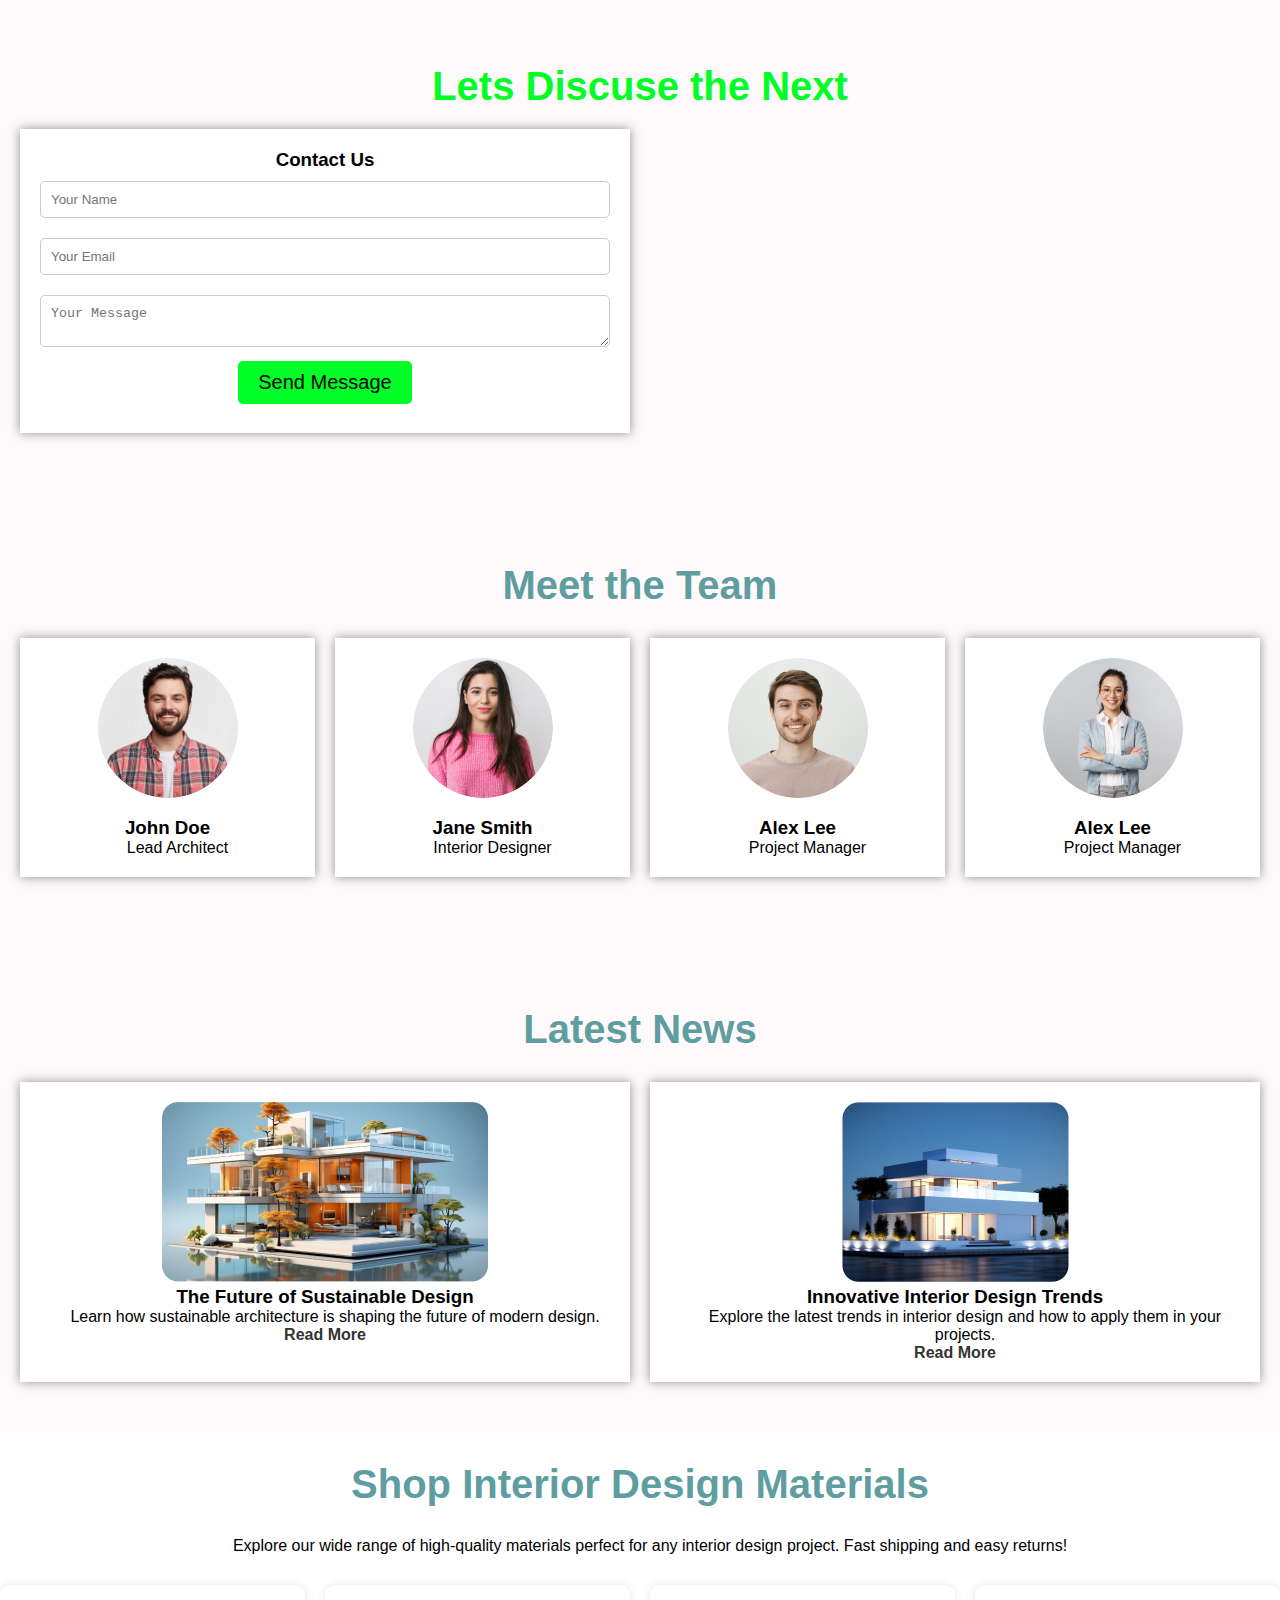
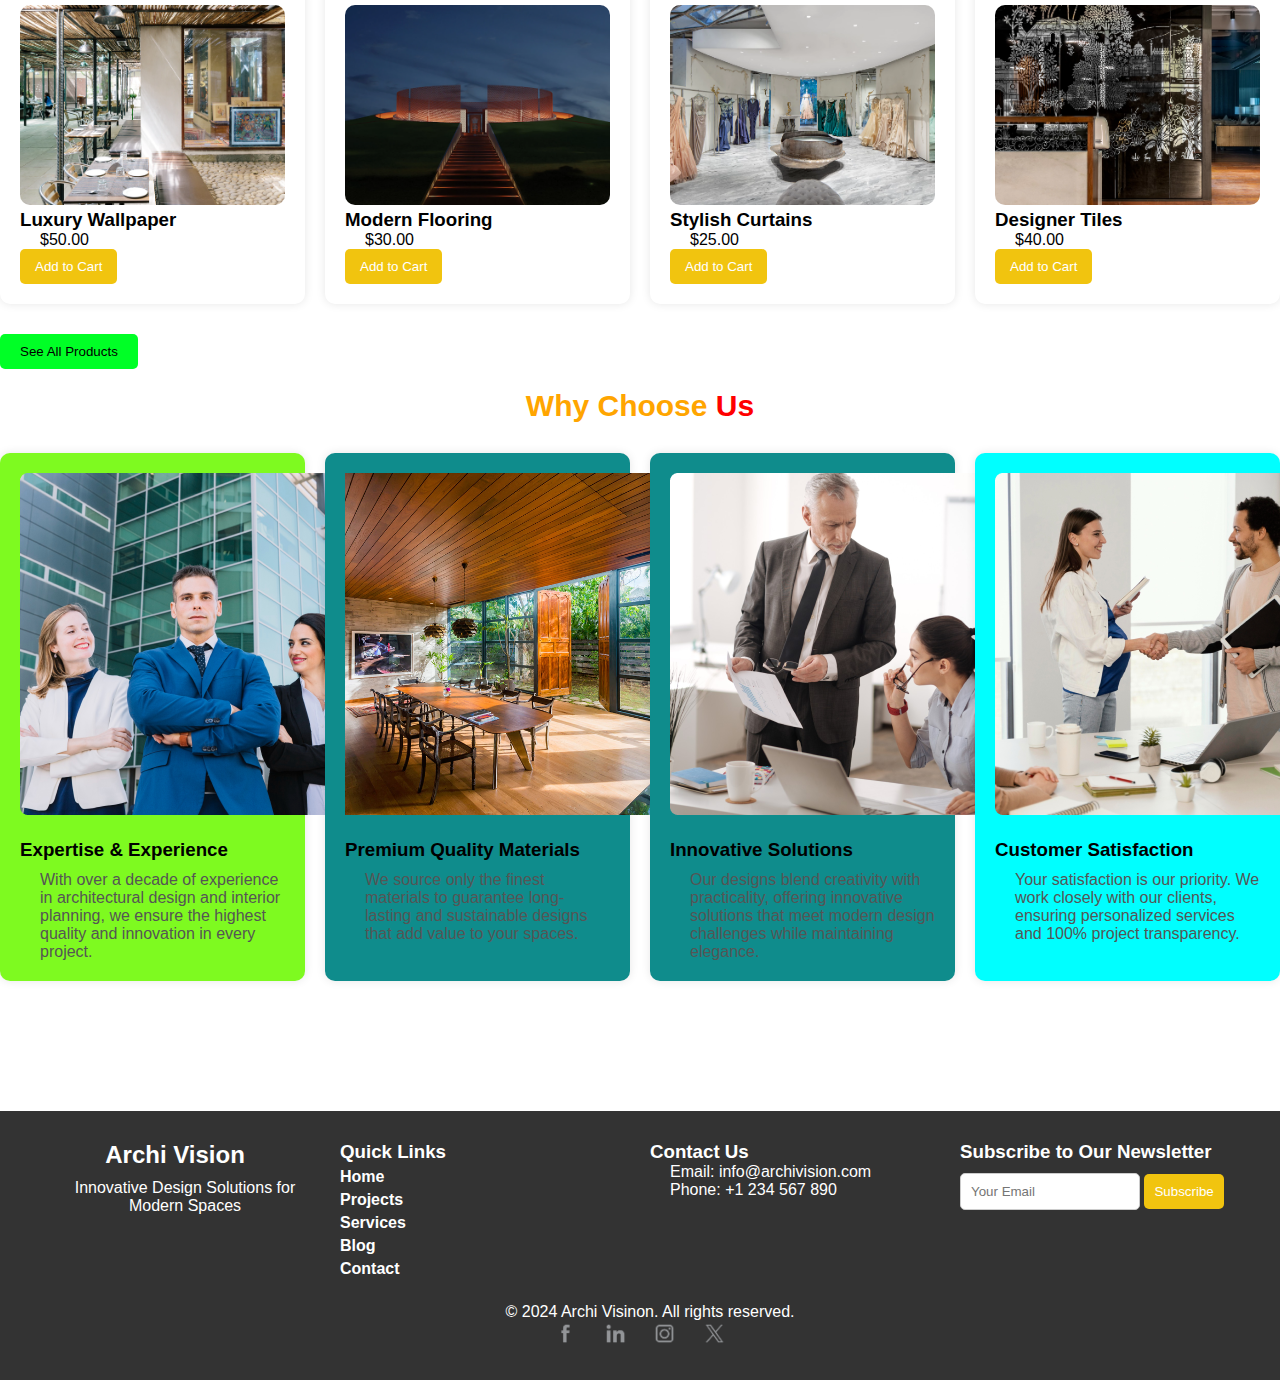
==== commit 9bb1f7f4: "archi vidion" ====
--- a/index.html
+++ b/index.html
@@ -10,7 +10,7 @@
     <header>
         <div class="logo">Archi<span style="color: rgb(133, 193, 12);">V</span>ision</div>
         <nav>
-            <ul>
+            <ul class="nav-list">
                 <li><a href="#">Home</a></li>
                 <li><a href="#">Projects</a></li>
                 <li><a href="#">About Us</a></li>
@@ -18,10 +18,28 @@
                 <li><a href="#">Team</a></li>
                 <li><a href="#">Blog</a></li>
                 <li><a href="#">Contact</a></li>
-                <li><a href="#sign-in">Sign In</a></li>
+                
+                     
+                <li><a href="register.html">Sign In</a></li>
             </ul>
+            <div class="menu-icon" onclick="toggleMenu()">☰</div>
         </nav>
     </header>
+    <div class="sidebar" id="sidebar">
+        <ul class="sidebar-list">
+            <li><a href="#">Home</a></li>
+                <li><a href="#">Projects</a></li>
+                <li><a href="#">About Us</a></li>
+                <li><a href="#">Contact</a></li>
+                <li><a href="#">Team</a></li>
+                <li><a href="#">Blog</a></li>
+                <li><a href="#">Contact</a></li>
+                
+                     
+                <li><a href="register.html">Sign In</a></li>
+        </ul>
+        <button class="close-btn" onclick="toggleMenu()">✖</button>
+    </div>
 
     <section class="hero">
         <div class="hero-content">
--- a/styles.css
+++ b/styles.css
@@ -610,3 +610,370 @@
     margin-bottom: 10px;
 }
 
+
+/*  */
+/*  */
+/*  */
+
+
+
+/* Base styles (Mobile First) */
+* {
+    margin: 0;
+    padding: 0;
+    box-sizing: border-box;
+}
+
+body {
+    font-family: Arial, sans-serif;
+}
+
+/* Header */
+header {
+    display: flex;
+    flex-direction: column; /* Stack items vertically on small screens */
+    align-items: flex-start;
+    padding: 20px;
+    background-color: #333;
+    color: white;
+}
+
+.logo {
+    font-size: 30px;
+    font-weight: bold;
+    color: #0dff00;
+}
+
+nav ul {
+    list-style: none;
+    display: flex;
+    flex-wrap: wrap; /* Allow wrapping for smaller screens */
+}
+
+nav ul li {
+    margin-left: 20px;
+}
+
+nav ul li a {
+    color: white;
+    text-decoration: none;
+}
+
+/* Hero Section */
+.hero {
+    display: flex;
+    flex-direction: column; /* Stack content vertically */
+    justify-content: center;
+    align-items: center;
+    text-align: center;
+    padding: 40px;
+}
+
+.hero-content h1 {
+    font-size: 36px; /* Smaller size for mobile */
+    margin-bottom: 30px;
+}
+
+.hero-content p {
+    margin-bottom: 20px;
+}
+
+/* Projects */
+.projects {
+    padding: 50px 20px;
+    text-align: center;
+}
+
+.project-grid {
+    display: grid;
+    grid-template-columns: repeat(auto-fit, minmax(250px, 1fr)); /* Responsive grid */
+    gap: 20px;
+}
+
+.project-card {
+    box-shadow: 0 0 10px rgba(0, 0, 0, 0.1);
+}
+
+.project-card img {
+    width: 100%;
+    height: 200px;
+    object-fit: cover;
+}
+
+/* Footer */
+footer {
+    text-align: center;
+    padding: 20px;
+    background-color: #333;
+    color: white;
+}
+
+/* Forms */
+.form-container {
+    margin: 30px auto;
+    max-width: 90%; /* Adjust to fit smaller screens */
+    text-align: center;
+}
+
+input,
+textarea {
+    width: 100%;
+    padding: 10px;
+    margin: 10px 0;
+    border: 1px solid #ccc;
+    border-radius: 5px;
+}
+
+button {
+    padding: 10px 20px;
+    background-color: #333;
+    color: white;
+    border: none;
+    border-radius: 5px;
+}
+
+button:hover {
+    background-color: #555;
+}
+
+/* Customer Reviews */
+.customer-reviews {
+    padding: 50px 20px;
+    background-color: #f9f9f9;
+    text-align: center;
+}
+
+#reviews {
+    display: flex;
+    flex-direction: column;
+    gap: 20px;
+    margin-top: 30px;
+}
+
+.review-item {
+    background-color: white;
+    padding: 20px;
+    box-shadow: 0 0 10px rgba(0, 0, 0, 0.1);
+}
+
+/* Services and Team */
+.services, .team, .blog, .contact {
+    padding: 50px 20px;
+    background-color: #ee6e7a08;
+    text-align: center;
+}
+
+.service-grid,
+.team-grid,
+.blog-grid,
+.contact-info {
+    display: grid;
+    gap: 20px;
+}
+
+.service-grid {
+    grid-template-columns: repeat(auto-fit, minmax(250px, 1fr));
+}
+
+.service-item,
+.team-member,
+.blog-grid article,
+.contact-form {
+    background: white;
+    padding: 20px;
+    box-shadow: 0 0 10px rgba(88, 89, 85, 0.683);
+}
+
+/* Media Queries for Responsive Design */
+@media (min-width: 576px) { /* Small devices (tablets) */
+    .hero-content h1 {
+        font-size: 48px; /* Larger size for tablets */
+    }
+
+    nav ul {
+        flex-direction: row; /* Row direction for larger devices */
+    }
+}
+
+@media (min-width: 768px) { /* Medium devices (desktops) */
+    header {
+        flex-direction: row; /* Horizontal layout */
+        justify-content: space-between; /* Space items out */
+    }
+
+    .project-grid {
+        grid-template-columns: repeat(auto-fit, minmax(300px, 1fr)); /* More columns for larger screens */
+    }
+}
+
+@media (min-width: 992px) { /* Large devices (large desktops) */
+    .hero-content h1 {
+        font-size: 60px; /* Even larger size for desktops */
+    }
+
+    .projects {
+        padding: 70px 30px; /* More padding for larger screens */
+    }
+
+    footer {
+        padding: 30px;
+    }
+}
+
+/* responsive media queries */
+/* mobile devices */
+@media screen and (max-width: 576px) {
+    header {
+        padding: 20px;
+    }
+
+    nav,
+    .teams-container,
+    .features,
+    .facts-card-container,
+    .sponsors-img-container {
+        flex-direction: column;
+    }
+
+    .feature-img img{
+        width: 90%;
+        margin-left: 0;
+    }
+
+    .ten-years-badge{
+        position: static;
+        max-width: 300px;
+    }
+
+    .teams-img-container {
+        grid-template-columns: 1fr;
+    }
+
+    .teams-content,
+    .facts-card-container {
+        padding-left: 20px;
+        padding-right: 20px;
+    }
+
+    .facts-card-container {
+        gap: 20px;
+    }
+}
+
+/* tablet or medium devices */
+@media screen and (min-width:576px) and (max-width: 960px) {
+    header {
+        padding: 50px;
+    }
+
+    nav,
+    .features,
+    .teams-container,
+    .sponsors-img-container 
+    {
+        flex-direction: column;
+    }
+}
+
+/*  */
+/*  */
+/* Base Styles */
+header {
+    display: flex;
+    justify-content: space-between;
+    align-items: center;
+    padding: 20px;
+    background-color: #333;
+    color: white;
+}
+
+.logo {
+    font-size: 30px;
+    font-weight: bold;
+    color: #0dff00;
+}
+
+nav {
+    position: relative; /* Needed for absolute positioning of the sidebar */
+}
+
+.nav-list {
+    list-style: none;
+    display: flex;
+}
+
+.nav-list li {
+    margin-left: 20px;
+}
+
+.nav-list li a {
+    color: white;
+    text-decoration: none;
+}
+
+/* Sidebar Styles */
+.sidebar {
+    position: fixed;
+    top: 0;
+    left: -250px; /* Hide sidebar off-screen */
+    width: 250px;
+    height: 100%;
+    background-color: #333;
+    color: white;
+    transition: left 0.3s ease;
+    padding-top: 60px;
+    z-index: 1000; /* Ensure the sidebar is above other content */
+}
+
+.sidebar-list {
+    list-style: none;
+    padding: 0;
+}
+
+.sidebar-list li {
+    padding: 10px 20px;
+}
+
+.sidebar-list li a {
+    color: white;
+    text-decoration: none;
+}
+
+.close-btn {
+    background: none;
+    border: none;
+    color: white;
+    font-size: 20px;
+    cursor: pointer;
+    position: absolute;
+    top: 20px;
+    right: 20px;
+}
+
+/* Responsive Styles */
+.menu-icon {
+    display: none; /* Hide menu icon by default */
+}
+
+@media (max-width: 768px) { /* Medium devices */
+    .nav-list {
+        display: none; /* Hide navigation list on small screens */
+    }
+
+    .menu-icon {
+        display: block; /* Show menu icon on small screens */
+        font-size: 24px;
+        cursor: pointer;
+        margin-left: auto; /* Align it to the right */
+    }
+
+    .sidebar.open {
+        left: 0; /* Show sidebar when open */
+    }
+}
+
+@media (max-width: 576px) { /* Small devices */
+    .sidebar {
+        width: 200px; /* Smaller width for small screens */
+    }
+}
